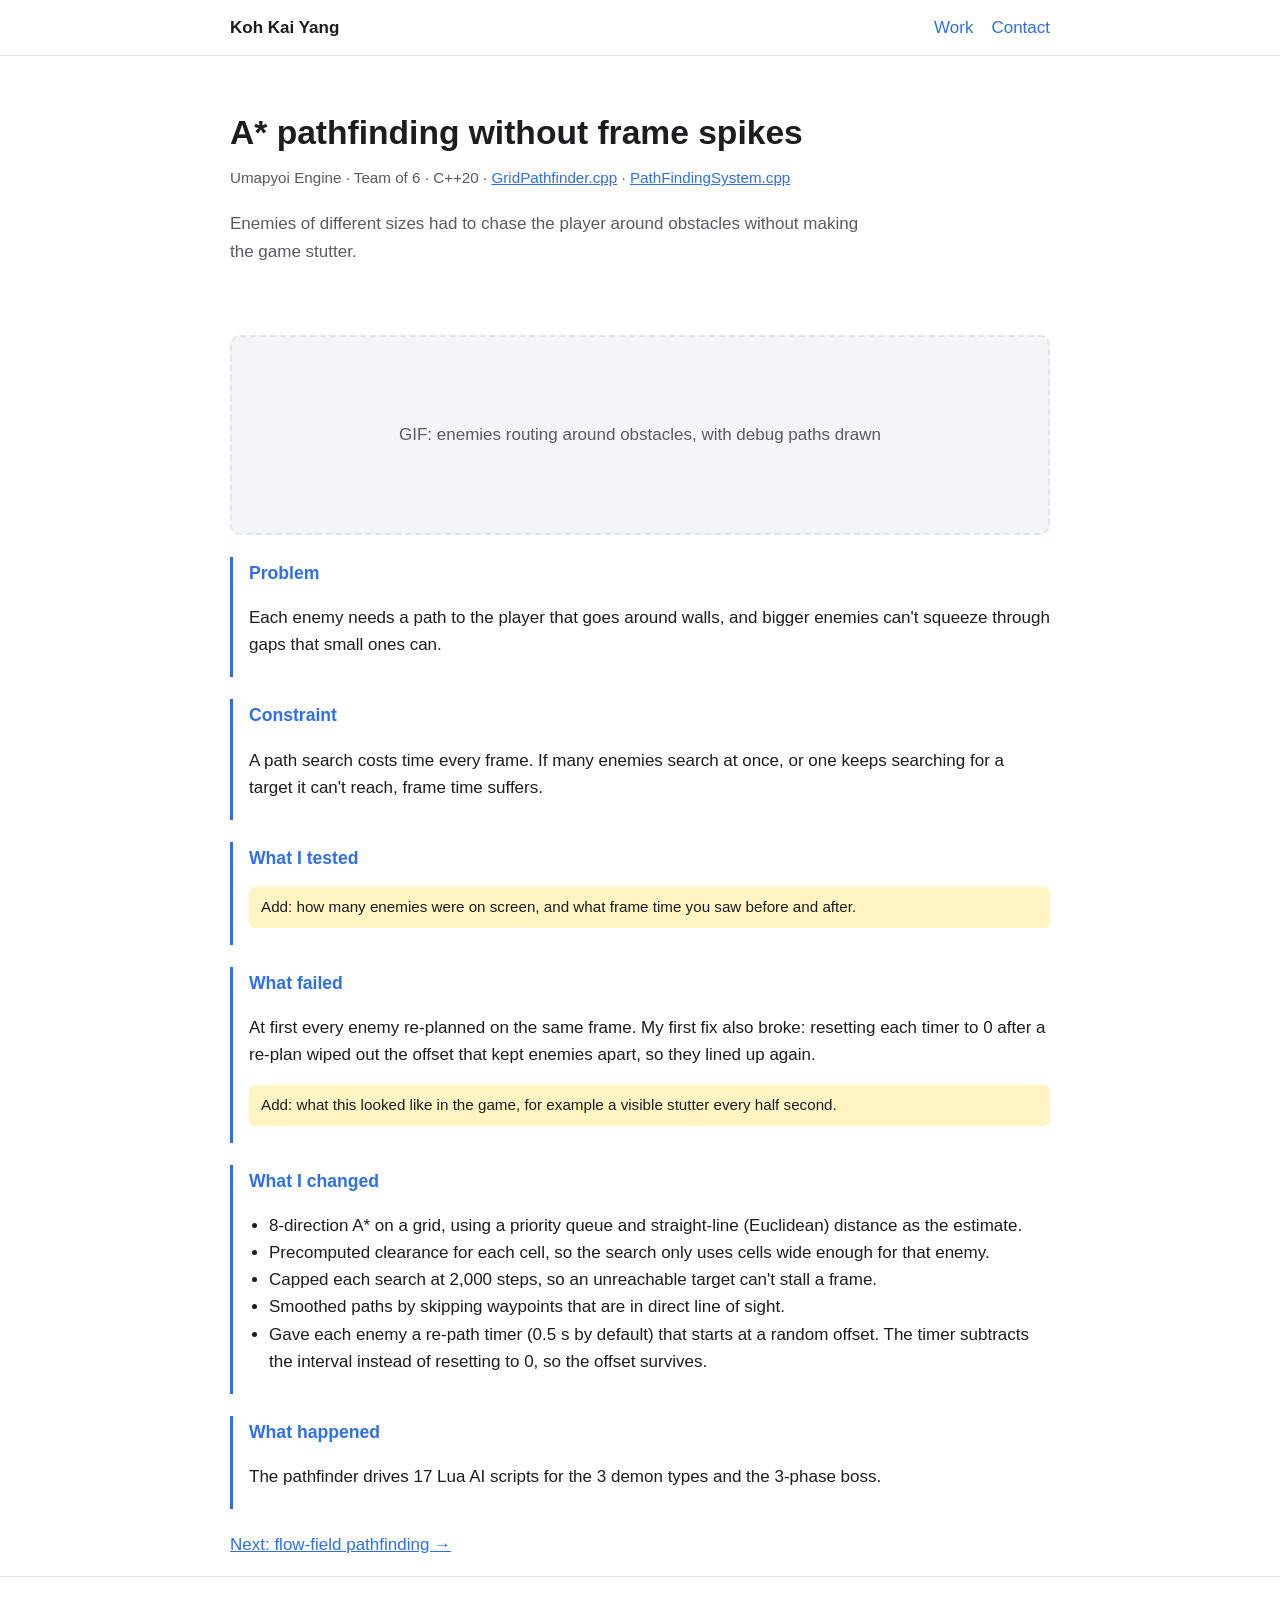
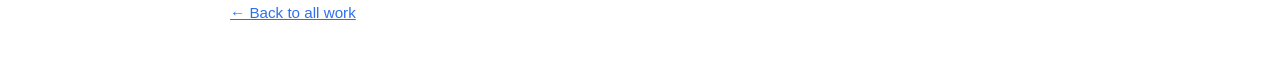
==== astar-pathfinding.html @ c6e62bdd "Add files via upload" ====
<!DOCTYPE html>
<html lang="en-SG">
<head>
  <meta charset="utf-8">
  <meta name="viewport" content="width=device-width, initial-scale=1">
  <title>A* pathfinding | Koh Kai Yang</title>
  <link rel="stylesheet" href="style.css">
</head>
<body>
<header class="site">
  <div class="wrap">
    <a class="name" href="index.html">Koh Kai Yang</a>
    <nav><a href="index.html#work">Work</a><a href="index.html#contact">Contact</a></nav>
  </div>
</header>

<main class="wrap">
  <section class="hero">
    <h1>A* pathfinding without frame spikes</h1>
    <p class="facts">Umapyoi Engine · Team of 6 · C++20 · <a href="https://github.com/Siestasies/GAM200-250_UmapyoiEngine/blob/main/Engine/pathfinding/GridPathfinder.cpp">GridPathfinder.cpp</a> · <a href="https://github.com/Siestasies/GAM200-250_UmapyoiEngine/blob/main/Engine/ECS/Systems/PathFindingSystem.cpp">PathFindingSystem.cpp</a></p>
    <p>Enemies of different sizes had to chase the player around obstacles without making the game stutter.</p>
  </section>

  <!-- Replace with a GIF of enemies routing around walls, ideally with debug paths drawn. -->
  <div class="media">GIF: enemies routing around obstacles, with debug paths drawn</div>

  <div class="step">
    <h3>Problem</h3>
    <p>Each enemy needs a path to the player that goes around walls, and bigger enemies can't squeeze through gaps that small ones can.</p>
  </div>

  <div class="step">
    <h3>Constraint</h3>
    <p>A path search costs time every frame. If many enemies search at once, or one keeps searching for a target it can't reach, frame time suffers.</p>
  </div>

  <div class="step">
    <h3>What I tested</h3>
    <p class="todo">Add: how many enemies were on screen, and what frame time you saw before and after.</p>
  </div>

  <div class="step">
    <h3>What failed</h3>
    <p>At first every enemy re-planned on the same frame. My first fix also broke: resetting each timer to 0 after a re-plan wiped out the offset that kept enemies apart, so they lined up again.</p>
    <p class="todo">Add: what this looked like in the game, for example a visible stutter every half second.</p>
  </div>

  <div class="step">
    <h3>What I changed</h3>
    <ul class="plain">
      <li>8-direction A* on a grid, using a priority queue and straight-line (Euclidean) distance as the estimate.</li>
      <li>Precomputed clearance for each cell, so the search only uses cells wide enough for that enemy.</li>
      <li>Capped each search at 2,000 steps, so an unreachable target can't stall a frame.</li>
      <li>Smoothed paths by skipping waypoints that are in direct line of sight.</li>
      <li>Gave each enemy a re-path timer (0.5 s by default) that starts at a random offset. The timer subtracts the interval instead of resetting to 0, so the offset survives.</li>
    </ul>
  </div>

  <div class="step">
    <h3>What happened</h3>
    <p>The pathfinder drives 17 Lua AI scripts for the 3 demon types and the 3-phase boss.</p>
  </div>

  <p><a href="flow-field.html">Next: flow-field pathfinding →</a></p>
</main>

<footer><div class="wrap"><a href="index.html">← Back to all work</a></div></footer>
</body>
</html>
---- style.css ----
:root {
  --text: #1d1d1f;
  --muted: #5a5a63;
  --accent: #2f6fed;
  --bg: #ffffff;
  --panel: #f4f5f8;
  --line: #e2e4ea;
  --todo: #fff4c2;
}

* { box-sizing: border-box; }

body {
  margin: 0;
  font-family: Arial, Helvetica, sans-serif;
  font-size: 17px;
  line-height: 1.6;
  color: var(--text);
  background: var(--bg);
}

a { color: var(--accent); }

.wrap { max-width: 860px; margin: 0 auto; padding: 0 20px; }

header.site {
  border-bottom: 1px solid var(--line);
  padding: 14px 0;
}
header.site .wrap { display: flex; justify-content: space-between; align-items: center; flex-wrap: wrap; gap: 8px; }
header.site .name { font-weight: bold; text-decoration: none; color: var(--text); }
header.site nav a { margin-left: 18px; text-decoration: none; }

.hero { padding: 56px 0 32px; }
.hero h1 { font-size: 2.1rem; line-height: 1.25; margin: 0 0 12px; }
.hero p { color: var(--muted); max-width: 640px; margin: 0 0 20px; }

.button {
  display: inline-block; padding: 10px 18px; border-radius: 6px;
  background: var(--accent); color: #fff; text-decoration: none; margin: 0 10px 10px 0;
}
.button.secondary { background: var(--panel); color: var(--text); border: 1px solid var(--line); }

section { padding: 28px 0; }
h2 { font-size: 1.4rem; margin: 0 0 16px; }
h3 { font-size: 1.1rem; margin: 0 0 6px; }

.cards { display: grid; grid-template-columns: repeat(auto-fit, minmax(240px, 1fr)); gap: 18px; }
.card {
  border: 1px solid var(--line); border-radius: 10px; padding: 18px; background: var(--bg);
  text-decoration: none; color: var(--text); display: block;
}
.card:hover { border-color: var(--accent); }
.card .tag { font-size: 0.8rem; color: var(--accent); text-transform: uppercase; letter-spacing: 0.04em; }
.card p { color: var(--muted); margin: 6px 0 0; font-size: 0.95rem; }

.media {
  background: var(--panel); border: 2px dashed var(--line); border-radius: 10px;
  min-height: 200px; display: flex; align-items: center; justify-content: center;
  color: var(--muted); text-align: center; padding: 16px; margin: 18px 0;
}
.media img, .media video { width: 100%; border-radius: 8px; }

.facts { color: var(--muted); font-size: 0.95rem; margin-bottom: 8px; }

.step { border-left: 3px solid var(--accent); padding: 2px 0 2px 16px; margin: 22px 0; }
.step h3 { color: var(--accent); }

.todo {
  background: var(--todo); border-radius: 6px; padding: 8px 12px; font-size: 0.95rem;
}

ul.plain { padding-left: 20px; }

footer { border-top: 1px solid var(--line); padding: 24px 0 40px; color: var(--muted); font-size: 0.95rem; }

code { background: var(--panel); padding: 1px 5px; border-radius: 4px; font-size: 0.9em; }
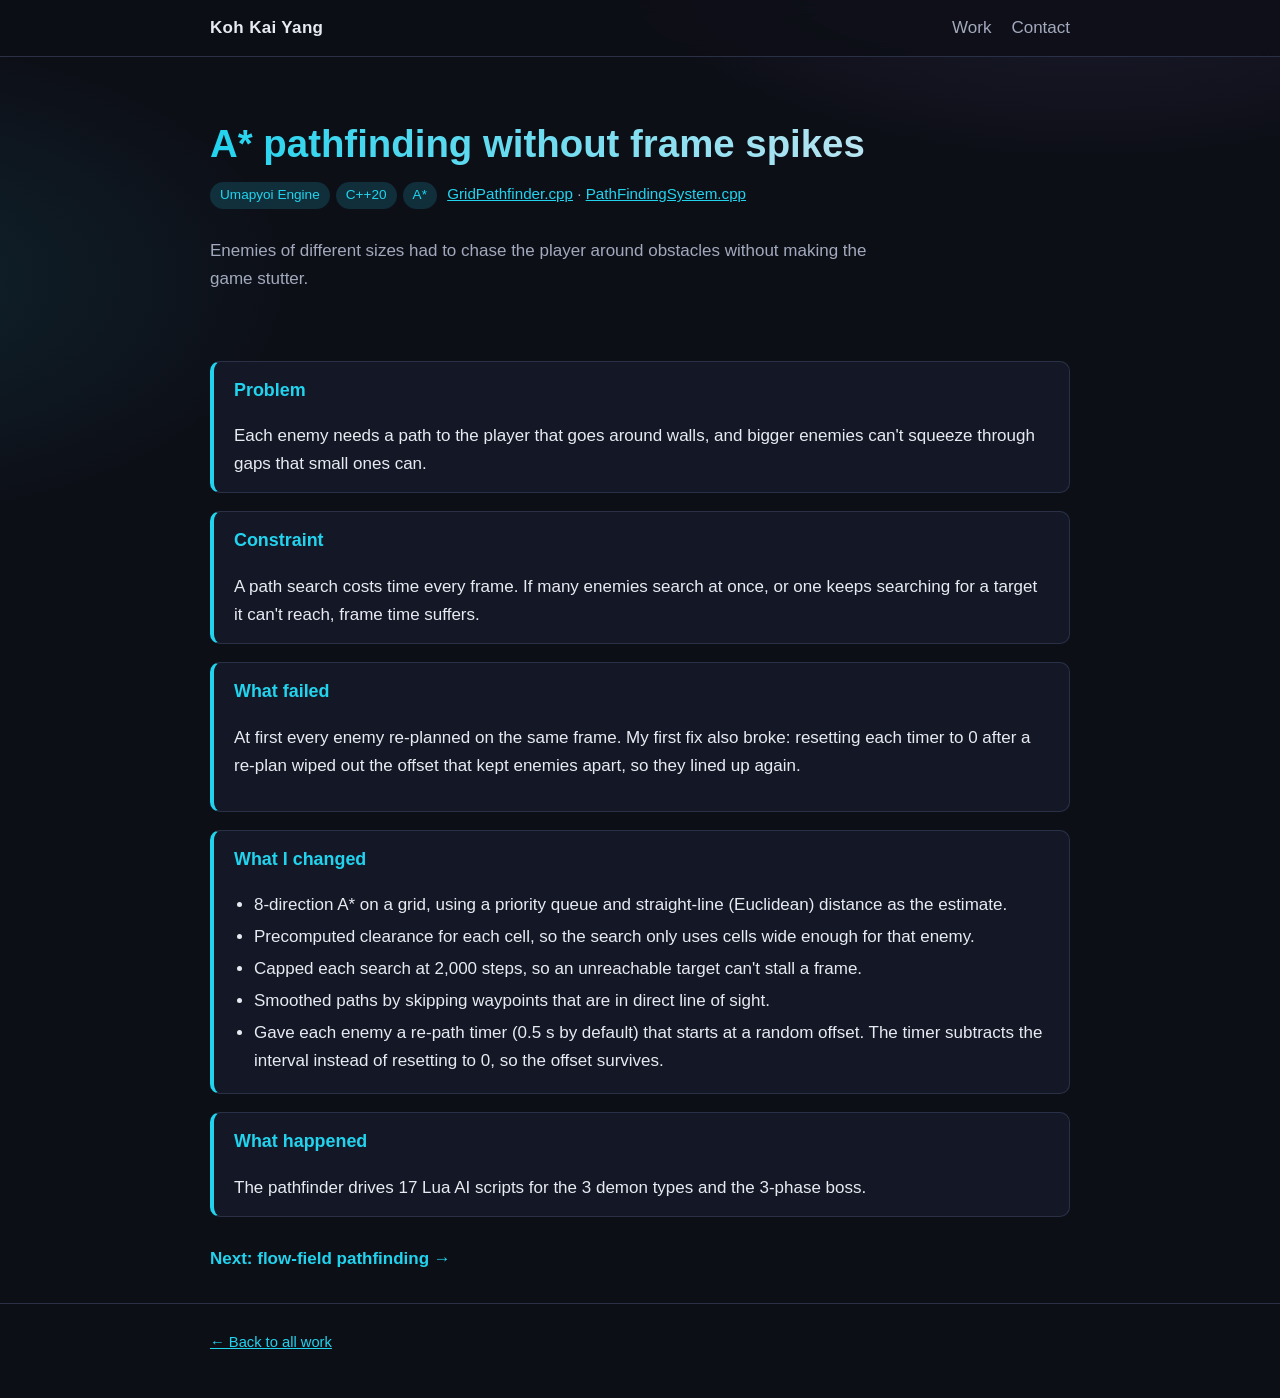
==== commit c9a5f455: "Update portfolio: dark theme, screenshot slots, fixed resume link - Dark theme with a colour accent " ====
--- a/astar-pathfinding.html
+++ b/astar-pathfinding.html
@@ -6,7 +6,8 @@
   <title>A* pathfinding | Koh Kai Yang</title>
   <link rel="stylesheet" href="style.css">
 </head>
-<body>
+<body class="cyan">
+<script>if (location.hash === '#edit') document.body.classList.add('editing');</script>
 <header class="site">
   <div class="wrap">
     <a class="name" href="index.html">Koh Kai Yang</a>
@@ -17,12 +18,11 @@
 <main class="wrap">
   <section class="hero">
     <h1>A* pathfinding without frame spikes</h1>
-    <p class="facts">Umapyoi Engine · Team of 6 · C++20 · <a href="https://github.com/Siestasies/GAM200-250_UmapyoiEngine/blob/main/Engine/pathfinding/GridPathfinder.cpp">GridPathfinder.cpp</a> · <a href="https://github.com/Siestasies/GAM200-250_UmapyoiEngine/blob/main/Engine/ECS/Systems/PathFindingSystem.cpp">PathFindingSystem.cpp</a></p>
+    <p class="facts"><span class="chip">Umapyoi Engine</span><span class="chip">C++20</span><span class="chip">A*</span> <a href="https://github.com/Siestasies/GAM200-250_UmapyoiEngine/blob/main/Engine/pathfinding/GridPathfinder.cpp">GridPathfinder.cpp</a> · <a href="https://github.com/Siestasies/GAM200-250_UmapyoiEngine/blob/main/Engine/ECS/Systems/PathFindingSystem.cpp">PathFindingSystem.cpp</a></p>
     <p>Enemies of different sizes had to chase the player around obstacles without making the game stutter.</p>
   </section>
 
-  <!-- Replace with a GIF of enemies routing around walls, ideally with debug paths drawn. -->
-  <div class="media">GIF: enemies routing around obstacles, with debug paths drawn</div>
+  <figure class="media"><img src="assets/astar-cover.png" alt="Enemies routing around obstacles" onload="this.parentNode.classList.add('filled')" onerror="this.remove()"><figcaption class="slot">Add a screenshot: save it as <code>assets/astar-cover.png</code><br>Enemies routing around walls, ideally with debug paths drawn</figcaption></figure>
 
   <div class="step">
     <h3>Problem</h3>
@@ -55,13 +55,14 @@
       <li>Gave each enemy a re-path timer (0.5 s by default) that starts at a random offset. The timer subtracts the interval instead of resetting to 0, so the offset survives.</li>
     </ul>
   </div>
+  <figure class="media"><img src="assets/astar-debug.png" alt="Debug view of A* paths" onload="this.parentNode.classList.add('filled')" onerror="this.remove()"><figcaption class="slot">Add a screenshot: save it as <code>assets/astar-debug.png</code><br>Optional: before and after frame-time graph or profiler view</figcaption></figure>
 
   <div class="step">
     <h3>What happened</h3>
     <p>The pathfinder drives 17 Lua AI scripts for the 3 demon types and the 3-phase boss.</p>
   </div>
 
-  <p><a href="flow-field.html">Next: flow-field pathfinding →</a></p>
+  <p><a class="next" href="flow-field.html">Next: flow-field pathfinding →</a></p>
 </main>
 
 <footer><div class="wrap"><a href="index.html">← Back to all work</a></div></footer>
--- a/style.css
+++ b/style.css
@@ -1,12 +1,21 @@
+/* Dark theme with one accent colour per project:
+   purple = Umapyoi state machine, cyan = A* pathfinding, pink = flow field. */
 :root {
-  --text: #1d1d1f;
-  --muted: #5a5a63;
-  --accent: #2f6fed;
-  --bg: #ffffff;
-  --panel: #f4f5f8;
-  --line: #e2e4ea;
-  --todo: #fff4c2;
+  --bg: #0d0f17;
+  --bg-2: #141826;
+  --panel: #1a1f30;
+  --line: #2a3147;
+  --text: #e8eaf2;
+  --muted: #a3a9bd;
+  --purple: #a78bfa;
+  --cyan: #22d3ee;
+  --pink: #f472b6;
+  --amber: #fbbf24;
+  --accent: var(--purple);
 }
+
+body.cyan { --accent: var(--cyan); }
+body.pink { --accent: var(--pink); }
 
 * { box-sizing: border-box; }
 
@@ -14,64 +23,139 @@
   margin: 0;
   font-family: Arial, Helvetica, sans-serif;
   font-size: 17px;
-  line-height: 1.6;
+  line-height: 1.65;
   color: var(--text);
-  background: var(--bg);
+  background:
+    radial-gradient(900px 500px at 85% -10%, rgba(167, 139, 250, 0.16), transparent 60%),
+    radial-gradient(700px 400px at -10% 20%, rgba(34, 211, 238, 0.10), transparent 60%),
+    var(--bg);
+  min-height: 100vh;
 }
 
 a { color: var(--accent); }
+a:hover { filter: brightness(1.2); }
 
-.wrap { max-width: 860px; margin: 0 auto; padding: 0 20px; }
+.wrap { max-width: 900px; margin: 0 auto; padding: 0 20px; }
 
+/* Header */
 header.site {
+  position: sticky; top: 0; z-index: 10;
+  background: rgba(13, 15, 23, 0.85);
+  backdrop-filter: blur(8px);
   border-bottom: 1px solid var(--line);
   padding: 14px 0;
 }
 header.site .wrap { display: flex; justify-content: space-between; align-items: center; flex-wrap: wrap; gap: 8px; }
-header.site .name { font-weight: bold; text-decoration: none; color: var(--text); }
-header.site nav a { margin-left: 18px; text-decoration: none; }
+header.site .name { font-weight: bold; text-decoration: none; color: var(--text); letter-spacing: 0.02em; }
+header.site nav a { margin-left: 20px; text-decoration: none; color: var(--muted); }
+header.site nav a:hover { color: var(--text); }
 
-.hero { padding: 56px 0 32px; }
-.hero h1 { font-size: 2.1rem; line-height: 1.25; margin: 0 0 12px; }
-.hero p { color: var(--muted); max-width: 640px; margin: 0 0 20px; }
+/* Hero */
+.hero { padding: 64px 0 28px; }
+.hero h1 {
+  font-size: 2.4rem; line-height: 1.2; margin: 0 0 14px;
+  background: linear-gradient(90deg, var(--purple), var(--cyan) 55%, var(--pink));
+  -webkit-background-clip: text; background-clip: text; color: transparent;
+}
+body.cyan .hero h1, body.pink .hero h1, body.purple .hero h1 {
+  background: linear-gradient(90deg, var(--accent), var(--text));
+  -webkit-background-clip: text; background-clip: text;
+}
+.hero p { color: var(--muted); max-width: 660px; margin: 0 0 22px; }
 
 .button {
-  display: inline-block; padding: 10px 18px; border-radius: 6px;
-  background: var(--accent); color: #fff; text-decoration: none; margin: 0 10px 10px 0;
+  display: inline-block; padding: 11px 20px; border-radius: 8px; margin: 0 10px 10px 0;
+  background: linear-gradient(90deg, var(--purple), var(--cyan));
+  color: #0d0f17; font-weight: bold; text-decoration: none;
 }
-.button.secondary { background: var(--panel); color: var(--text); border: 1px solid var(--line); }
+.button.secondary { background: var(--panel); color: var(--text); border: 1px solid var(--line); font-weight: normal; }
 
-section { padding: 28px 0; }
-h2 { font-size: 1.4rem; margin: 0 0 16px; }
-h3 { font-size: 1.1rem; margin: 0 0 6px; }
+/* Sections */
+section { padding: 30px 0; }
+h2 { font-size: 1.45rem; margin: 0 0 18px; }
+h2::after {
+  content: ""; display: block; width: 48px; height: 3px; margin-top: 8px; border-radius: 2px;
+  background: linear-gradient(90deg, var(--purple), var(--cyan));
+}
+h3 { font-size: 1.12rem; margin: 0 0 6px; }
 
-.cards { display: grid; grid-template-columns: repeat(auto-fit, minmax(240px, 1fr)); gap: 18px; }
+/* Project cards */
+.cards { display: grid; grid-template-columns: repeat(auto-fit, minmax(250px, 1fr)); gap: 20px; }
 .card {
-  border: 1px solid var(--line); border-radius: 10px; padding: 18px; background: var(--bg);
-  text-decoration: none; color: var(--text); display: block;
+  --c: var(--purple);
+  display: block; text-decoration: none; color: var(--text);
+  background: var(--bg-2); border: 1px solid var(--line); border-top: 3px solid var(--c);
+  border-radius: 12px; overflow: hidden; transition: transform 0.15s, border-color 0.15s;
 }
-.card:hover { border-color: var(--accent); }
-.card .tag { font-size: 0.8rem; color: var(--accent); text-transform: uppercase; letter-spacing: 0.04em; }
+.card.cyan { --c: var(--cyan); }
+.card.pink { --c: var(--pink); }
+.card:hover { transform: translateY(-3px); border-color: var(--c); }
+.card .thumb {
+  aspect-ratio: 16 / 9; display: flex; align-items: center; justify-content: center;
+  background: linear-gradient(135deg, color-mix(in srgb, var(--c) 35%, transparent), var(--panel));
+  color: var(--muted); font-size: 0.85rem; text-align: center; padding: 10px;
+}
+.card .thumb img { width: 100%; height: 100%; object-fit: cover; }
+.card .thumb.filled { padding: 0; }
+.card .thumb.filled span { display: none; }
+.card .body { padding: 16px 18px 18px; }
+.card .tag { font-size: 0.78rem; color: var(--c); text-transform: uppercase; letter-spacing: 0.06em; }
 .card p { color: var(--muted); margin: 6px 0 0; font-size: 0.95rem; }
 
+/* Image and video slots */
 .media {
-  background: var(--panel); border: 2px dashed var(--line); border-radius: 10px;
-  min-height: 200px; display: flex; align-items: center; justify-content: center;
-  color: var(--muted); text-align: center; padding: 16px; margin: 18px 0;
+  margin: 20px 0; border-radius: 12px; overflow: hidden;
+  background: var(--panel); border: 2px dashed color-mix(in srgb, var(--accent) 55%, var(--line));
+  min-height: 220px; display: flex; align-items: center; justify-content: center;
 }
-.media img, .media video { width: 100%; border-radius: 8px; }
+.media img, .media video, .media iframe { display: block; width: 100%; border: 0; }
+.media iframe { aspect-ratio: 16 / 9; height: auto; }
+.media .slot { color: var(--muted); text-align: center; padding: 20px; font-size: 0.95rem; }
+.media.filled { border: 1px solid var(--line); min-height: 0; }
+.media.filled .slot { display: none; }
 
-.facts { color: var(--muted); font-size: 0.95rem; margin-bottom: 8px; }
-
-.step { border-left: 3px solid var(--accent); padding: 2px 0 2px 16px; margin: 22px 0; }
+/* Case study steps */
+.facts { color: var(--muted); font-size: 0.95rem; }
+.facts .chip {
+  display: inline-block; padding: 2px 10px; margin: 0 6px 6px 0; border-radius: 999px;
+  background: color-mix(in srgb, var(--accent) 16%, transparent); color: var(--accent); font-size: 0.85rem;
+}
+.step {
+  background: var(--bg-2); border: 1px solid var(--line); border-left: 4px solid var(--accent);
+  border-radius: 10px; padding: 14px 20px; margin: 18px 0;
+}
 .step h3 { color: var(--accent); }
+.step p:last-child, .step ul:last-child { margin-bottom: 0; }
 
 .todo {
-  background: var(--todo); border-radius: 6px; padding: 8px 12px; font-size: 0.95rem;
+  background: rgba(251, 191, 36, 0.12); border: 1px solid rgba(251, 191, 36, 0.45);
+  color: var(--amber); border-radius: 8px; padding: 8px 12px; font-size: 0.95rem;
 }
 
 ul.plain { padding-left: 20px; }
+li { margin-bottom: 4px; }
 
-footer { border-top: 1px solid var(--line); padding: 24px 0 40px; color: var(--muted); font-size: 0.95rem; }
+.skills span {
+  display: inline-block; padding: 4px 12px; margin: 0 8px 8px 0; border-radius: 999px;
+  background: var(--panel); border: 1px solid var(--line); font-size: 0.9rem;
+}
 
-code { background: var(--panel); padding: 1px 5px; border-radius: 4px; font-size: 0.9em; }
+code { background: var(--panel); color: var(--cyan); padding: 1px 6px; border-radius: 4px; font-size: 0.88em; }
+
+.next { display: inline-block; margin-top: 10px; font-weight: bold; text-decoration: none; }
+
+footer { border-top: 1px solid var(--line); padding: 26px 0 44px; color: var(--muted); font-size: 0.92rem; margin-top: 30px; }
+
+@media (max-width: 600px) {
+  .hero h1 { font-size: 1.9rem; }
+  header.site nav a { margin-left: 14px; }
+}
+
+/* Placeholders stay hidden on the public site.
+   Add #edit to the end of any page URL to show empty image slots and "Add:" notes. */
+.todo, .media:not(.filled), .card .thumb span { display: none; }
+.step:not(:has(> p:not(.todo), > ul)) { display: none; }
+body.editing .todo { display: block; }
+body.editing .media:not(.filled) { display: flex; }
+body.editing .card .thumb:not(.filled) span { display: inline; }
+body.editing .step { display: block; }
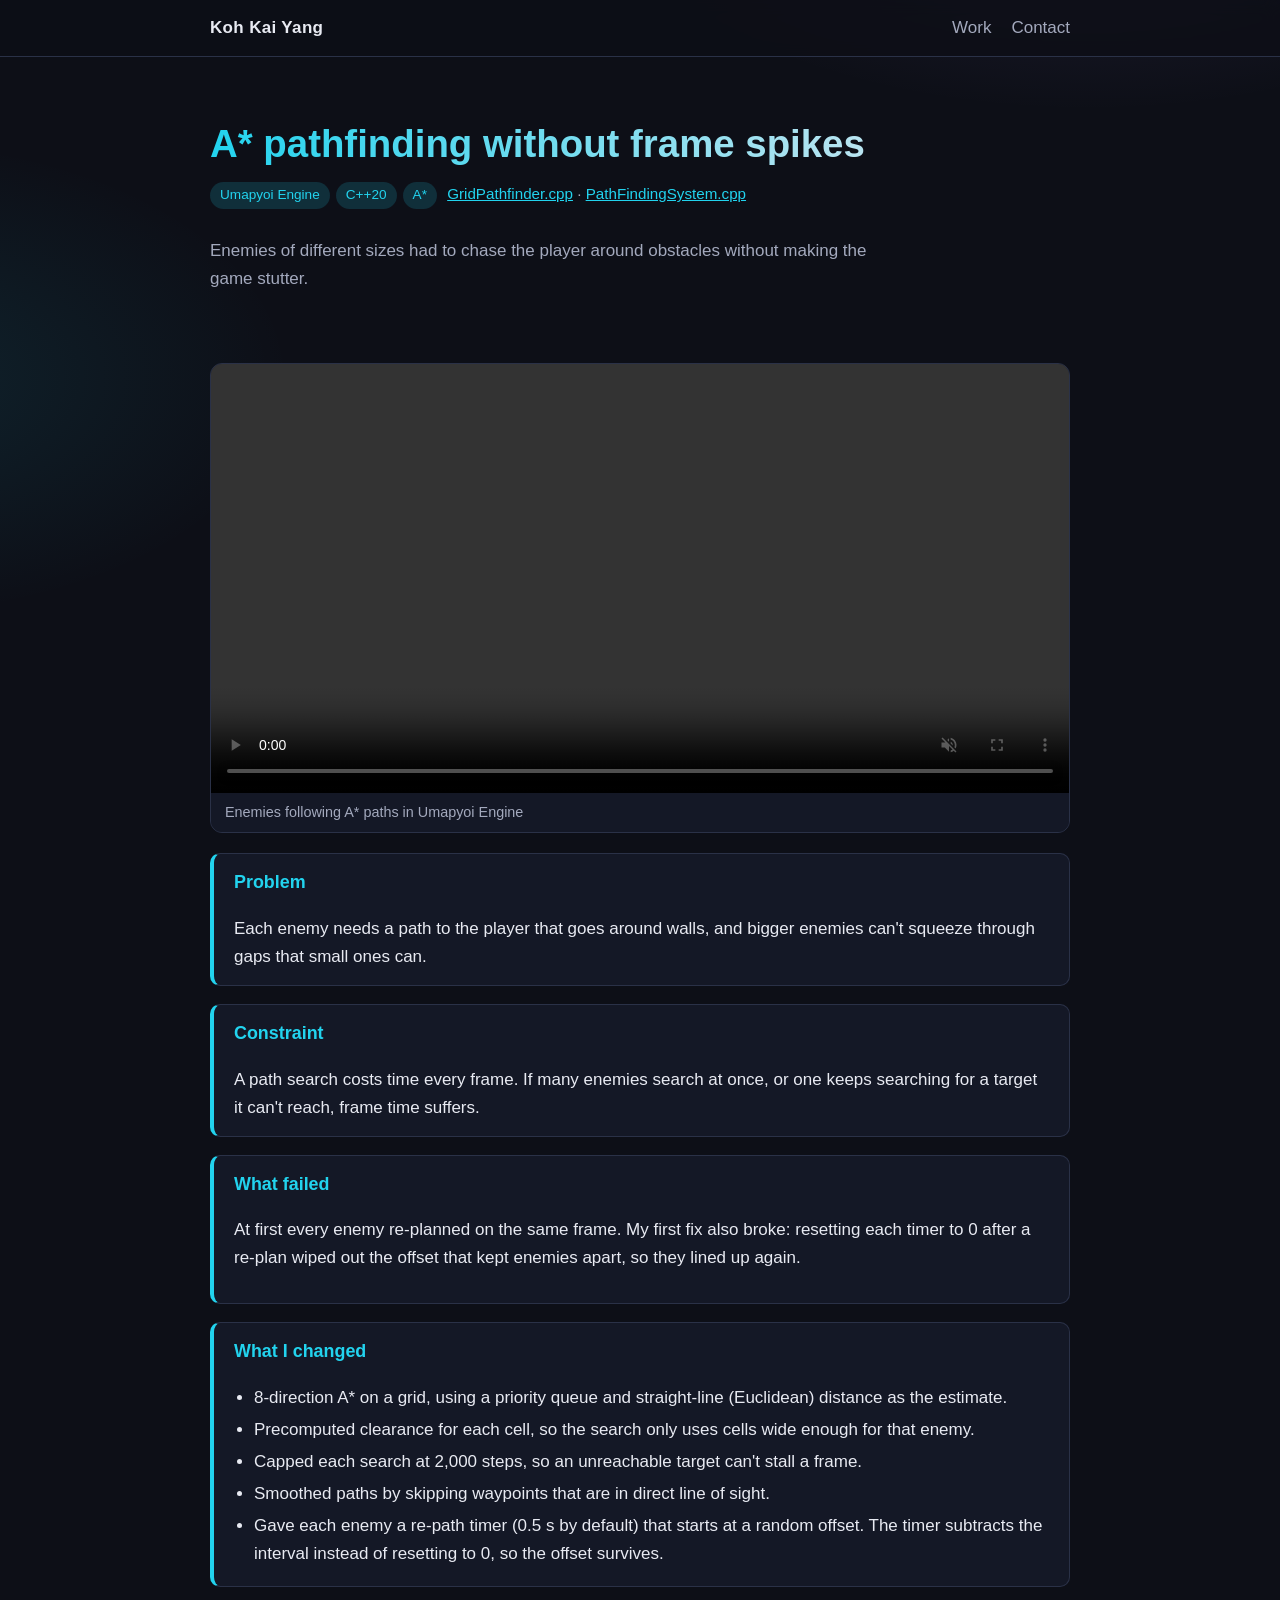
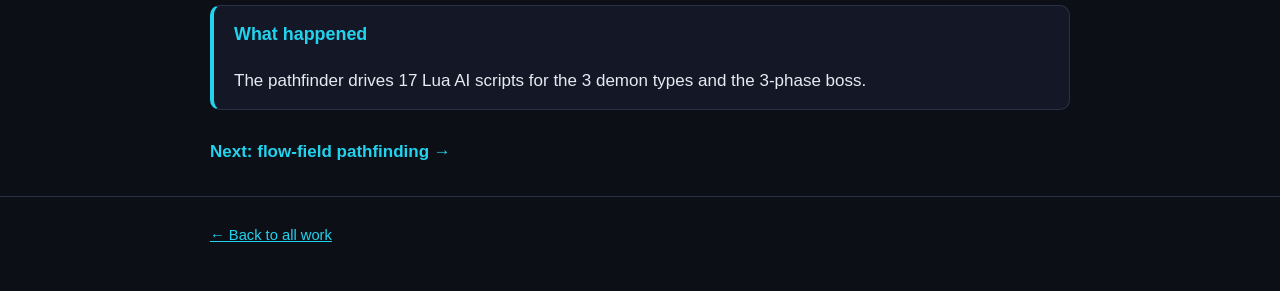
==== commit 3a2df171: "Add gameplay videos, Umapyoi screenshot, AnytimeReno section and updated resume" ====
--- a/astar-pathfinding.html
+++ b/astar-pathfinding.html
@@ -22,7 +22,7 @@
     <p>Enemies of different sizes had to chase the player around obstacles without making the game stutter.</p>
   </section>
 
-  <figure class="media"><img src="assets/astar-cover.png" alt="Enemies routing around obstacles" onload="this.parentNode.classList.add('filled')" onerror="this.remove()"><figcaption class="slot">Add a screenshot: save it as <code>assets/astar-cover.png</code><br>Enemies routing around walls, ideally with debug paths drawn</figcaption></figure>
+  <figure class="media filled"><video src="assets/astar-pathing.mp4" controls muted playsinline preload="metadata"></video><figcaption class="caption">Enemies following A* paths in Umapyoi Engine</figcaption></figure>
 
   <div class="step">
     <h3>Problem</h3>
@@ -55,7 +55,6 @@
       <li>Gave each enemy a re-path timer (0.5 s by default) that starts at a random offset. The timer subtracts the interval instead of resetting to 0, so the offset survives.</li>
     </ul>
   </div>
-  <figure class="media"><img src="assets/astar-debug.png" alt="Debug view of A* paths" onload="this.parentNode.classList.add('filled')" onerror="this.remove()"><figcaption class="slot">Add a screenshot: save it as <code>assets/astar-debug.png</code><br>Optional: before and after frame-time graph or profiler view</figcaption></figure>
 
   <div class="step">
     <h3>What happened</h3>
--- a/style.css
+++ b/style.css
@@ -159,3 +159,8 @@
 body.editing .media:not(.filled) { display: flex; }
 body.editing .card .thumb:not(.filled) span { display: inline; }
 body.editing .step { display: block; }
+
+/* Video captions and video thumbnails */
+.media.filled { flex-direction: column; }
+.media .caption { width: 100%; padding: 8px 14px; color: var(--muted); font-size: 0.9rem; background: var(--bg-2); }
+.card .thumb video { width: 100%; height: 100%; object-fit: cover; }
